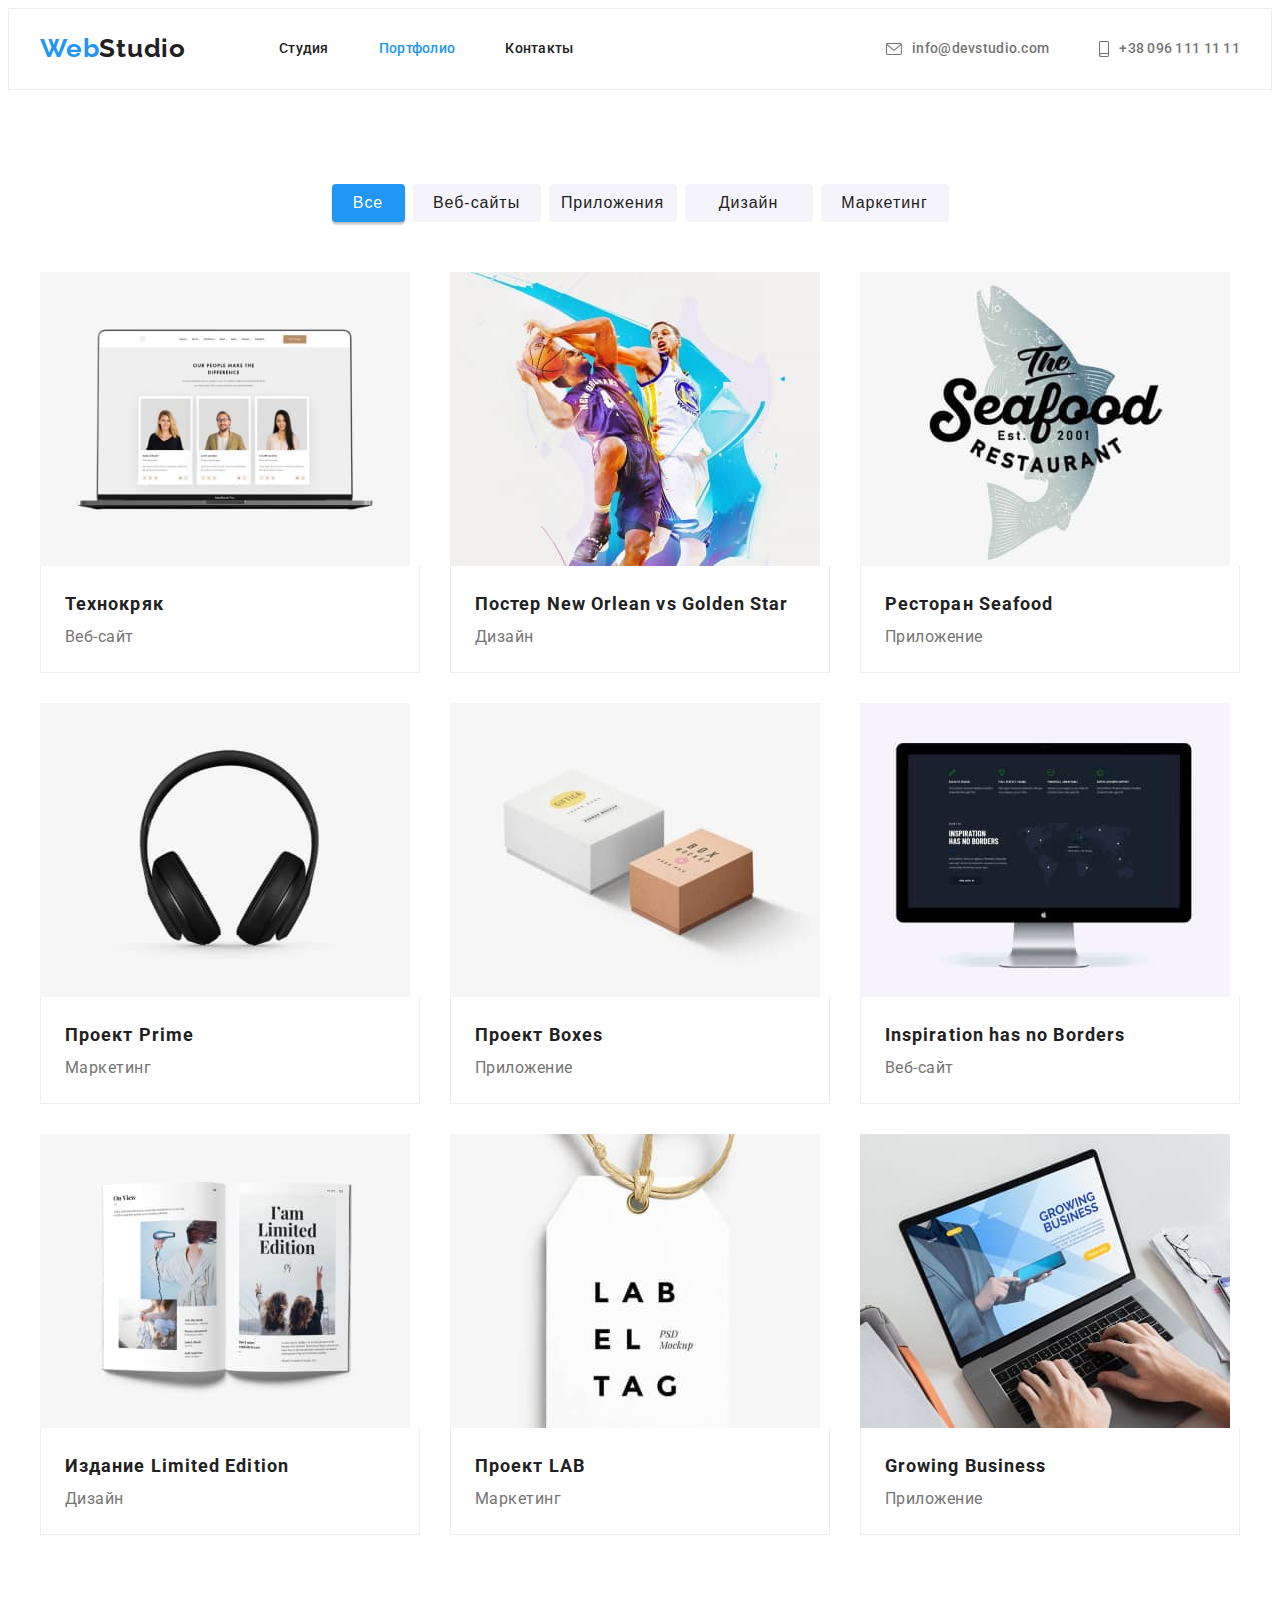
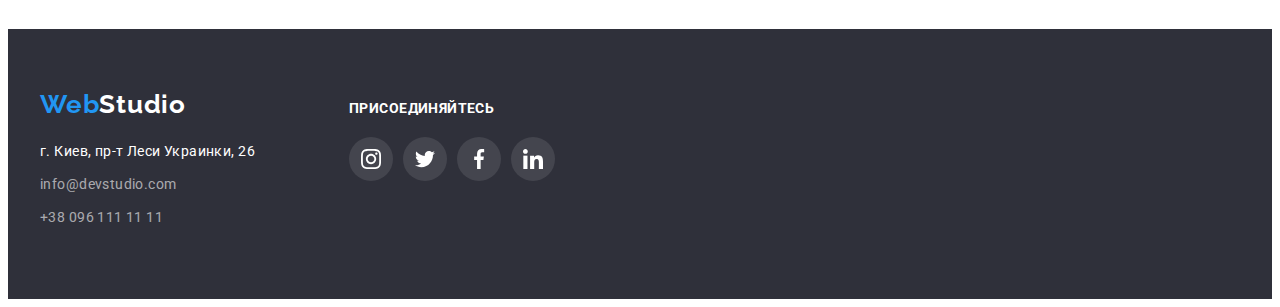
==== portfolio.html @ 2437b2ea "ДЗ 5" ====
<!DOCTYPE html>
<html lang="ru">

<head>
    <meta charset="UTF-8">
    <meta name="viewport" content="width=device-width, initial-scale=1.0" />
    <title>Портфолио</title>
    <link rel="preconnect" href="https://fonts.gstatic.com">
    <link
        href="https://fonts.googleapis.com/css2?family=Raleway:wght@700&family=Roboto:wght@400;500;700;900&display=swap"
        rel="stylesheet">
    <link rel="stylesheet" href="https://cdnjs.cloudflare.com/ajax/libs/modern-normalize/1.0.0/modern-normalize.min.css"
        integrity="sha512-ISS7cAi1PEhQ8jnbJpJZMd29NlhNj4AWYyLOSp2CE/CsHxTCu+r+t0D2yoJudVrd0/8fTVPUVDzY5Tvli75u/g=="
        crossorigin="anonymous" />
    <link rel="stylesheet" href="./css/styles.css">
</head>

<body>
    <!--Шапка сайта-->
<header class="header">
    <div class="container">
        <nav class="navigation">
            <a class="logo icon link" href="/" lang="en">Web<span class="logo-black">Studio</span></a>
            <ul class="site-nav list">
                <li class="head-item"><a class="nav-link link" href="./index.html">Студия</a></li>
                <li class="head-item"><a class="nav-link link current" href="">Портфолио</a></li>
                <li class="head-item"><a class="nav-link link" href="">Контакты</a></li>
            </ul>
        </nav>
        <ul class="contacts list">
            <li class="head-item">
                <a class="mail-link link" href="mailto:info@devstudio.com">
                    <svg class="logo-img" width="16px" height="12px">
                        <use href="./images/icons.svg#icon-mail"></use>
                    </svg>info@devstudio.com</a>
            </li>
            <li class="head-item">
                <a class="tel-link link" href="tel:+380961111111">
                    <svg class="logo-img" width="10px" height="16px">
                        <use href="./images/icons.svg#icon-tel"></use>
                    </svg>+38 096 111 11 11</a>
            </li>
        </ul>
    </div>
</header>
    <main>
        <section class="portfolio">
            <div class="container">
                <ul class="portfolio-list list">
                    <li class="portfolio-list-item">
                        <h2 class="visually-hidden">кнопка-все</h2>
                        <button class="modal-btn blue button" type="button">Все</button>
                    </li>
                    <li class="portfolio-list-item">
                        <h2 class="visually-hidden">кнопка-веб-сайты</h2>
                        <button class="modal-btn button" type="button">Веб-сайты</button>
                    </li>
                    <li class="portfolio-list-item">
                        <h2 class="visually-hidden">кнопка-приложения</h2>
                        <button class="modal-btn button" type="button">Приложения</button>
                    </li>
                    <li class="portfolio-list-item">
                        <h2 class="visually-hidden">кнопка-дизайн</h2>
                        <button class="modal-btn button" type="button">Дизайн</button>
                    </li>
                    <li class="portfolio-list-item">
                        <h2 class="visually-hidden">кнопка-маркетинг</h2>
                        <button class="modal-btn button" type="button">Маркетинг</button>
                    </li>
                </ul>
                    <h2 class="visually-hidden">projects</h2>
                <ul class="projects-list list">
                    <li class="projects-list-card">
                        <a class="projects-card link" href="">
                            <img src="./images/technocryak.jpg" alt="изображение сайта" width="370" height="294">
                            <div class="card">
                                <h3 class="projects-list-title">Технокряк</h3>
                                <p class="projects-list-text">Веб-сайт</p>
                            </div>
                        </a>
                    </li>
                    <li class="projects-list-card">
                        <a class="projects-card link" href="">
                            <img src="./images/neworlean.jpg" alt="изображение постера" width="370" height="294">
                            <div class="card">
                                <h3 class="projects-list-title">Постер New Orlean vs Golden Star</h3>
                                <p class="projects-list-text">Дизайн</p>
                            </div>
                        </a>
                    </li>
                    <li class="projects-list-card">
                        <a class="projects-card link" href="">
                            <img src="./images/seafood.jpg" alt="приложение ресторана" width="370" height="294">
                            <div class="card">
                                <h3 class="projects-list-title">Ресторан Seafood</h3>
                                <p class="projects-list-text">Приложение</p>
                            </div>
                        </a>
                    </li>
                    <li class="projects-list-card">
                        <a class="projects-card link" href="">
                            <img src="./images/prime.jpg" alt="изображение проекта маркетинга" width="370" height="294">
                            <div class="card">
                                <h3 class="projects-list-title">Проект Prime</h3>
                                <p class="projects-list-text">Маркетинг</p>
                            </div>
                        </a>
                    </li>
                    <li class="projects-list-card">
                        <a class="projects-card link" href="">
                            <img src="./images/boxes.jpg" alt="изображение приложения проекта" width="370" height="294">
                            <div class="card">
                                <h3 class="projects-list-title">Проект Boxes</h3>
                                <p class="projects-list-text">Приложение</p>
                            </div>
                        </a>
                    </li>
                    <li class="projects-list-card">
                        <a class="projects-card link" href="">
                            <img src="./images/inspiration.jpg" alt="изображение сайта" width="370" height="294">
                            <div class="card">
                                <h3 class="projects-list-title">Inspiration has no Borders</h3>
                                <p class="projects-list-text">Веб-сайт</p>
                            </div>
                        </a>
                    </li>
                    <li class="projects-list-card">
                        <a class="projects-card link" href="">
                            <img src="./images/limitededition.jpg" alt="изображение дизайна издания" width="370" height="294">
                            <div class="card">
                                <h3 class="projects-list-title">Издание Limited Edition</h3>
                                <p class="projects-list-text">Дизайн</p>
                            </div>
                        </a>
                    </li>
                    <li class="projects-list-card">
                        <a class="projects-card link" href="">
                            <img src="./images/lab.jpg" alt="изображение проекта маркетинга" width="370" height="294">
                            <div class="card">
                                <h3 class="projects-list-title">Проект LAB</h3>
                                <p class="projects-list-text">Маркетинг</p>
                            </div>
                        </a>
                    </li>
                    <li class="projects-list-card">
                        <a class="projects-card link" href="">
                            <img src="./images/growingbusiness.jpg" alt="изображение приложения" width="370" height="294">
                            <div class="card">
                                <h3 class="projects-list-title">Growing Business</h3>
                                <p class="projects-list-text">Приложение</p>
                            </div>
                        </a>
                    </li>
                </ul>
            </div>
        </section>
    </main>
    <!--Подвал сайта-->
    <footer class="footer">
        <div class="footer-container container">
            <div class="left-side">
                <a class="logo link" href="" lang="en">Web<span class="logo-white">Studio</span></a>
                <address class="address">
                    <ul class="footer-contacts list">
                        <li class="footer-contacts-list"><a class="footer-adress white link"
                                href="https://goo.gl/maps/LXZm2R2SJm3Z9BvE9">г. Киев, пр-т Леси Украинки, 26</a></li>
                        <li class="footer-contacts-list"><a class="footer-adress link" href="mailto:info@devstudio.com"
                                lang="en">info@devstudio.com</a></li>
                        <li class="footer-contacts-list"><a class="footer-adress link" href="tel:+380961111111">+38 096 111
                                11 11</a></li>
                    </ul>
                </address>
            </div>
            <div class="right-side">
                <p class="footer-social-list">присоединяйтесь</p>
                <ul class="footer-social-list-icons list">
                    <li class="social-list-item">
                        <a href="" class="footer-social-list-link soc-link">
                            <svg class="social-list-icon" width="20px" height="20px">
                                <use href="./images/icons.svg#icon-instagram"></use>
                            </svg>
                        </a>
                    </li>
                    <li class="social-list-item">
                        <a href="" class="footer-social-list-link soc-link">
                            <svg class="social-list-icon" width="20px" height="20px">
                                <use href="./images/icons.svg#icon-twitter"></use>
                            </svg>
                        </a>
                    </li>
                    <li class="social-list-item">
                        <a href="" class="footer-social-list-link soc-link">
                            <svg class="social-list-icon" width="20px" height="20px">
                                <use href="./images/icons.svg#icon-facebook"></use>
                            </svg>
                        </a>
                    </li>
                    <li class="social-list-item">
                        <a href="" class="footer-social-list-link soc-link">
                            <svg class="social-list-icon" width="20px" height="20px">
                                <use href="./images/icons.svg#icon-linkedin"></use>
                            </svg>
                        </a>
                    </li>
                </ul>
            </div>
        </div>
    </footer>
    </body>
    
    </html>
---- css/styles.css ----
:root {
  --main-font: "Roboto", sans-serif;
  --secondary-font: "Raleway", sans-serif;
  --accent-color: #2196f3;
  --footer-color: #2f303a;
  --background-color: #ffffff;
  --font-color: #212121;
  --description-color: #757575;
  --secondary-background: #f5f4fa;
  --adress-color: rgba(255, 255, 255, 0.6);
  --border-cards: #eeeeee;
  --accent-padding-top: 94px;
  --accent-padding-bottom: 94px;
  --color-link: #afb1b8;
  --color-footer-link: rgba(255, 255, 255, 0.1);
  --color-border-header: #ececec;
}
body {
  font-family: var(--main-font);
  background-color: var(--background-color);
}
h1,
h2,
h3,
h4,
h5,
h6,
p {
  margin: 0;
}
ul,
ol {
  margin: 0;
  padding: 0;
}
img {
  display: block;
}
.link {
  text-decoration: none;
}
.list {
  list-style: none;
}
.address {
  font-style: normal;
}
.visually-hidden {
  position: absolute !important;
  clip: rect(1px 1px 1px 1px); /* IE6, IE7 */
  clip: rect(1px, 1px, 1px, 1px);
  padding: 0 !important;
  border: 0 !important;
  height: 1px !important;
  width: 1px !important;
  overflow: hidden;
}
.container {
  width: 1200px;
  margin: 0 auto;
  padding-left: 15px;
  padding-right: 15px;
}
/*COMPONENTS*/
.logo {
  font-family: var(--secondary-font);
  font-weight: 700;
  font-size: 26px;
  line-height: 1.19;
  letter-spacing: 0.03em;
  color: var(--accent-color);
}
.button {
  font-size: 16px;
  line-height: 1.88;
  letter-spacing: 0.06em;
  cursor: pointer;
  border: none;
  border-radius: 4px;
}
.soc-link {
  display: flex;
  justify-content: center;
  align-items: center;
  border-radius: 50%;
  width: 44px;
  height: 44px;
}
/*END COMPONENTS*/

/*SITE NAV*/
.header {
  border: 1px solid var(--color-border-header);
}
.header .container {
  display: flex;
  align-items: center;
}
.navigation {
  display: flex;
  align-items: center;
}
.site-nav {
  display: flex;
  align-items: center;
}
.contacts {
  display: flex;
  justify-content: center;
  align-items: center;
  margin-left: auto;
}
.logo {
  margin-right: 93px;
}
.logo.icon {
  padding-top: 24px;
  padding-bottom: 25px;
}
.nav-link:hover,
.nav-link:focus {
  color: var(--accent-color);
}
.head-item:not(:last-child) {
  margin-right: 50px;
}
.logo-black {
  color: var(--font-color);
}
.nav-link {
  font-weight: 500;
  font-size: 14px;
  line-height: 1.14;
  letter-spacing: 0.02em;
  color: var(--font-color);
  padding: 32px 0px;
  display: block;
}
.mail-link.link:hover,
.mail-link.link:focus,
.tel-link.link:hover,
.tel-link.link:focus {
  color: var(--accent-color);
}
.mail-link.link:hover .logo-img,
.mail-link.link:focus .logo-img {
  fill: var(--accent-color);
}
.tel-link.link:hover .logo-img,
.tel-link.link:focus .logo-img {
  fill: var(--accent-color);
}
.site-nav .link.current {
  color: var(--accent-color);
}
.tel-link,
.mail-link {
  display: flex;
  align-items: center;
  font-weight: 500;
  font-size: 14px;
  line-height: 1.14;
  letter-spacing: 0.02em;
  color: var(--description-color);
  padding: 32px 0px;
}
.logo-img {
  margin-right: 10px;
  fill: var(--description-color);
}
/*END SITE NAV*/

/*HERO*/
.hero {
  background-color: var(--footer-color);
  max-width: 1600px;
  padding-top: 200px;
  padding-bottom: 200px;
  text-align: center;
  margin-left: auto;
  margin-right: auto;
  background-image: linear-gradient(
      rgba(47, 48, 58, 0.4),
      rgba(47, 48, 58, 0.4)
    ),
    url(../images/bg-hero.jpg);
  background-position: center;
  background-repeat: no-repeat;
  background-size: cover;
  background-color: var(--footer-color);
}
.hero-title {
  font-weight: 900;
  font-size: 44px;
  line-height: 1.36;
  letter-spacing: 0.06em;
  color: var(--background-color);
  text-transform: uppercase;
  width: 696px;
  margin: 0 auto;
  margin-bottom: 30px;
}
.hero-btn {
  font-weight: 700;
  background-color: var(--accent-color);
  color: var(--background-color);
  box-shadow: 0px 4px 4px 0px rgba(0, 0, 0, 0.15);
  height: 50px;
  width: 200px;
  left: 700px;
  top: 430px;
}
/*END HERO*/

/*FEATURES*/
.features {
  display: flex;
  align-items: center;
  margin-left: -30px;
  margin-top: -30px;
}
.features-list {
  flex-basis: calc(100% / 4 - 30px);
  margin-left: 30px;
  margin-top: 30px;
}
.feature-title {
  text-transform: uppercase;
  font-weight: 700;
  font-size: 14px;
  line-height: 1.14;
  letter-spacing: 0.03em;
  color: var(--font-color);
  margin-bottom: 10px;
}
.description {
  font-size: 14px;
  line-height: 1.71;
  letter-spacing: 0.03em;
  color: var(--description-color);
}
.advantages {
  padding-top: var(--accent-padding-top);
  padding-bottom: 47px;
}
.feature-logo {
  height: 70px;
  width: 70px;
}
.feature-icons {
  display: flex;
  justify-content: center;
  align-items: center;
  width: 270px;
  height: 120px;
  background: var(--secondary-background);
  border-radius: 4px;
  margin-bottom: 30px;
}
/*END FEATURES*/

/*SERVICES*/
.services {
  padding-top: 47px;
  padding-bottom: var(--accent-padding-bottom);
}
.services-list {
  display: flex;
  align-items: center;
  margin-left: -30px;
  margin-top: -30px;
}
.title {
  font-weight: 700;
  font-size: 36px;
  line-height: 1.17;
  letter-spacing: 0.03em;
  color: var(--font-color);
  text-align: center;
}
.subtitle {
  margin-bottom: 50px;
}
.services-list-item {
  flex-basis: calc(100% / 3 - 30px);
  margin-left: 30px;
  margin-top: 30px;
}
/*END SERVICES*/

/*TEAM*/
.team {
  background-color: var(--secondary-background);
  padding-top: 94px;
  padding-bottom: var(--accent-padding-bottom);
}
.team-list {
  display: flex;
  align-items: center;
  margin-left: -30px;
  margin-top: -30px;
}
.title-team {
  margin-bottom: 50px;
}
.team-list-title {
  font-weight: 500;
  font-size: 16px;
  line-height: 1.19;
  letter-spacing: 0.03em;
  color: var(--font-color);
  margin-bottom: 10px;
}
.team-list-position {
  font-size: 16px;
  line-height: 1.19;
  letter-spacing: 0.03em;
  color: var(--description-color);
}
.team-list-item-description {
  padding: 30px 30px 30px 32px;
  text-align: center;
  background-color: var(--background-color);
  border-radius: 4px;
}
.team-list-item {
  flex-basis: calc(100% / 4 - 30px);
  margin-left: 30px;
  margin-top: 30px;
  box-shadow: 0px 1px 3px rgba(0, 0, 0, 0.12), 0px 1px 1px rgba(0, 0, 0, 0.14),
    0px 2px 1px rgba(0, 0, 0, 0.2);
  border-radius: 0px 0px 4px 4px;
}
.social-list {
  display: flex;
  align-items: center;
  justify-content: space-between;
  margin-top: 16px;
}
.social-list-link {
  background-color: var(--background-color);
  fill: var(--color-link);
}
.social-list-link:hover,
.social-list-link:focus {
  fill: var(--background-color);
  background-color: var(--accent-color);
}
/*END TEAM*/

/*CLIENTS*/
.clients-icon-link {
  display: flex;
  justify-content: center;
  align-items: center;
  width: 170px;
  height: 90px;
  background: var(--background-color);
  border: 1px solid var(--color-link);
  border-radius: 4px;
  fill: var(--color-link);
}
.clients-list {
  display: flex;
  justify-content: space-between;
  align-items: center;
  margin-top: 50px;
}
.clients {
  padding-top: var(--accent-padding-top);
  padding-bottom: var(--accent-padding-bottom);
}
.clients-icon-link:hover .clients-logo,
.clients-icon-link:focus .clients-logo {
  fill: var(--accent-color);
}
.clients-icon-link:hover,
.clients-icon-link:focus {
  border-color: var(--accent-color);
}
/*END CLIENTS*/

/*FOOTER*/
.footer {
  background-color: var(--footer-color);
  padding-top: 60px;
  padding-bottom: 60px;
}
.footer-container {
  display: flex;
  align-items: baseline;
}
.logo-white {
  color: var(--background-color);
}
.footer-adress {
  font-size: 14px;
  line-height: 1.71;
  letter-spacing: 0.03em;
  color: var(--adress-color);
}
.footer-adress:hover,
.footer-adress:focus {
  color: var(--background-color);
}
.footer-adress.white {
  color: var(--background-color);
}
.footer-contacts {
  margin-top: 20px;
}
.footer-contacts-list {
  margin-bottom: 9px;
}
.footer-adress:hover,
.footer-adress:focus {
  color: var(--accent-color);
}
.footer-social-list {
  font-size: 14px;
  font-weight: 700;
  line-height: 1.14;
  letter-spacing: 0.03em;
  color: var(--background-color);
  margin-bottom: 20px;
  text-transform: uppercase;
}
.right-side {
  width: 206px;
  height: 80px;
  margin-left: 70px;
}
.footer-social-list-icons {
  display: flex;
  align-items: center;
  justify-content: space-between;
}
.footer-social-list-link {
  background-color: var(--color-footer-link);
  fill: var(--background-color);
}
.footer-social-list-link:hover,
.footer-social-list-link:focus {
  background-color: var(--accent-color);
  fill: var(--background-color);
}
/*END FOOTER*/

/*PORTFOLIO*/
.portfolio {
  padding-top: var(--accent-padding-top);
  padding-bottom: var(--accent-padding-bottom);
}
.portfolio-list {
  display: flex;
  align-items: center;
  justify-content: center;
  margin-bottom: 50px;
}
.modal-btn {
  font-weight: 500;
  color: var(--font-color);
  background-color: var(--secondary-background);
  height: 38px;
  width: 128px;
  left: 576px;
  top: 174px;
}
.modal-btn:hover,
.modal-btn:focus {
  background-color: var(--accent-color);
  color: var(--background-color);
  box-shadow: 0px 3px 1px rgba(0, 0, 0, 0.1), 0px 1px 2px rgba(0, 0, 0, 0.08),
    0px 2px 2px rgba(0, 0, 0, 0.12);
}
.modal-btn.blue {
  background-color: var(--accent-color);
  color: var(--background-color);
  height: 38px;
  width: 73px;
  left: 495px;
  top: 174px;
  box-shadow: 0px 3px 1px rgba(0, 0, 0, 0.1), 0px 1px 2px rgba(0, 0, 0, 0.08),
    0px 2px 2px rgba(0, 0, 0, 0.12);
}
.projects-list-title {
  font-weight: 700;
  font-size: 18px;
  line-height: 2;
  letter-spacing: 0.06em;
  color: var(--font-color);
}
.projects-list-text {
  font-size: 16px;
  line-height: 1.88;
  letter-spacing: 0.03em;
  color: var(--description-color);
}
.portfolio-list-item:not(:last-child) {
  margin-right: 8px;
}
.projects-list {
  display: flex;
  align-items: center;
  flex-wrap: wrap;
  margin-left: -30px;
  margin-top: -30px;
}
.projects-list-card {
  flex-basis: calc(100% / 3 - 30px);
  margin-left: 30px;
  margin-top: 30px;
}
.projects-card {
  display: block;
}
.projects-card:hover,
.projects-card:focus {
  box-shadow: 0px 4px 4px 0px rgba(0, 0, 0, 0.25);
}
.card {
  padding: 20px 24px;
  border-right: 1px solid var(--border-cards);
  border-bottom: 1px solid var(--border-cards);
  border-left: 1px solid var(--border-cards);
}
/*END PORTFOLIO*/
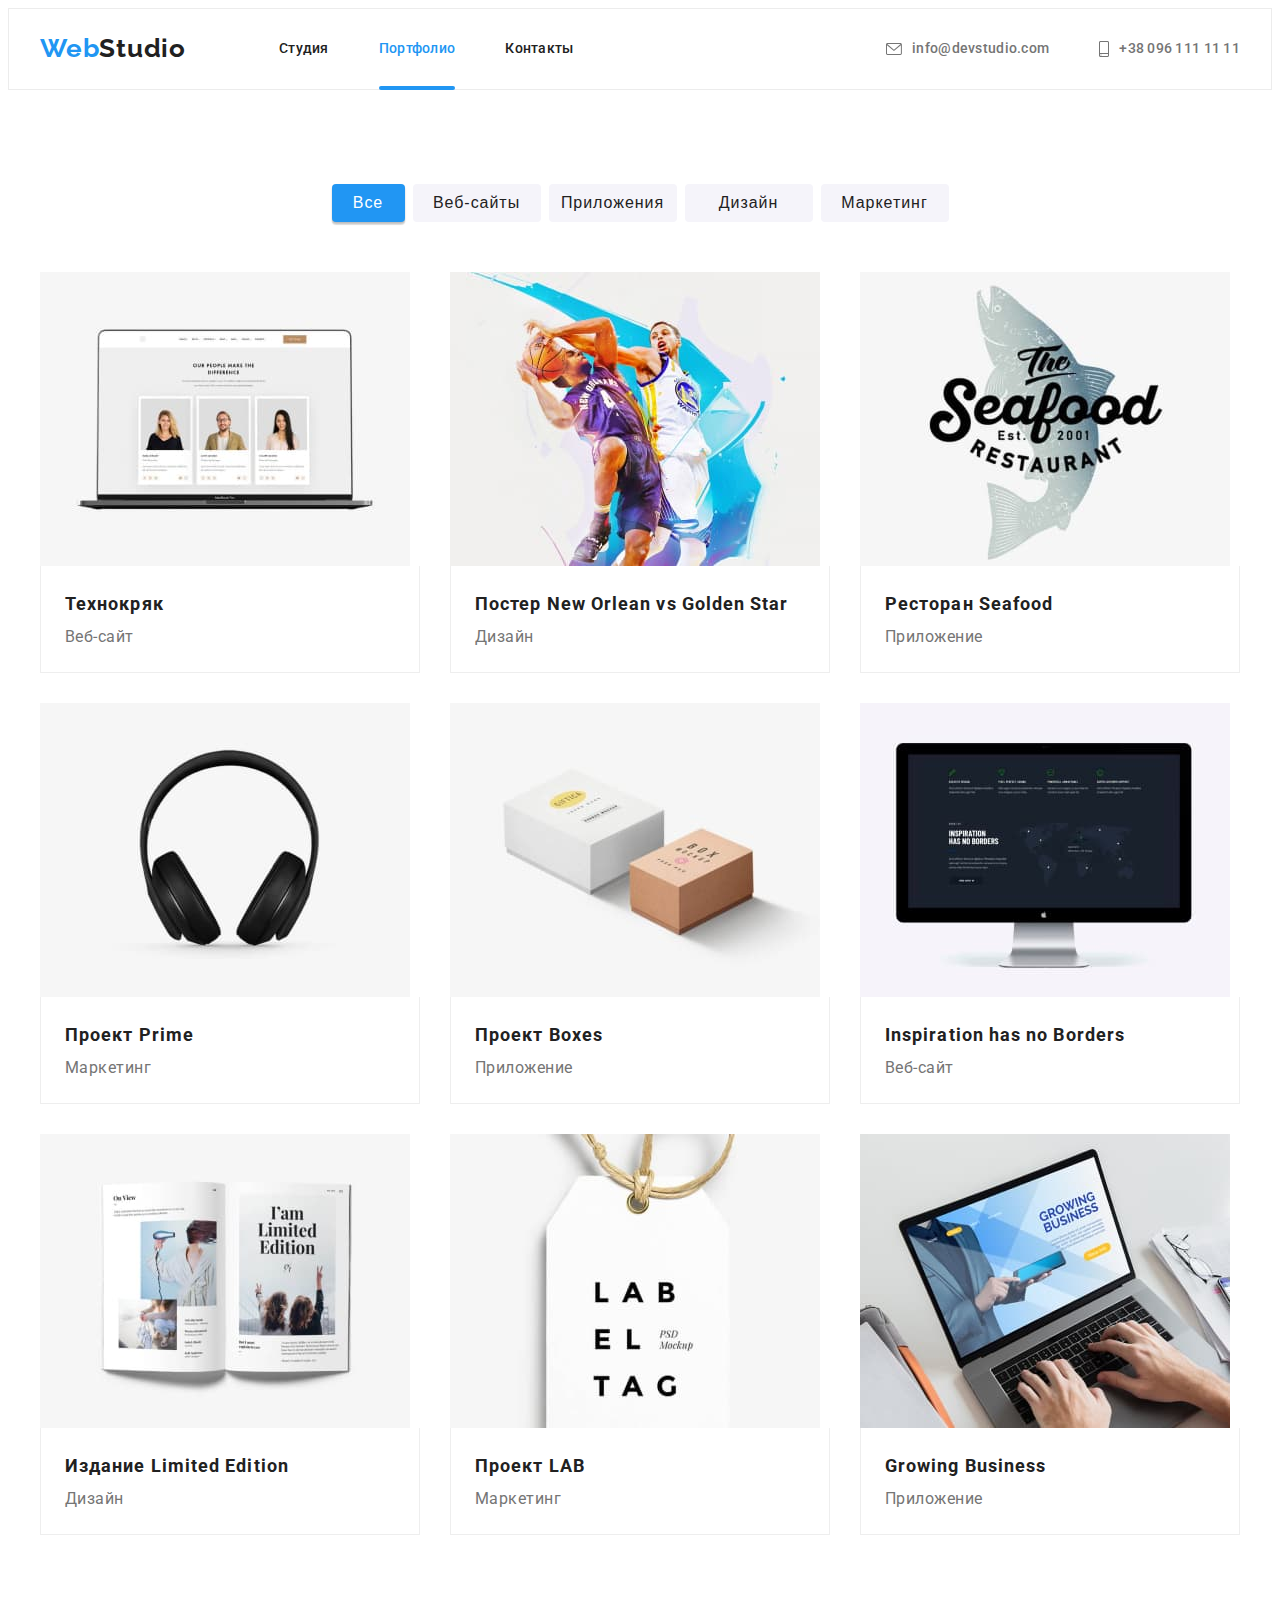
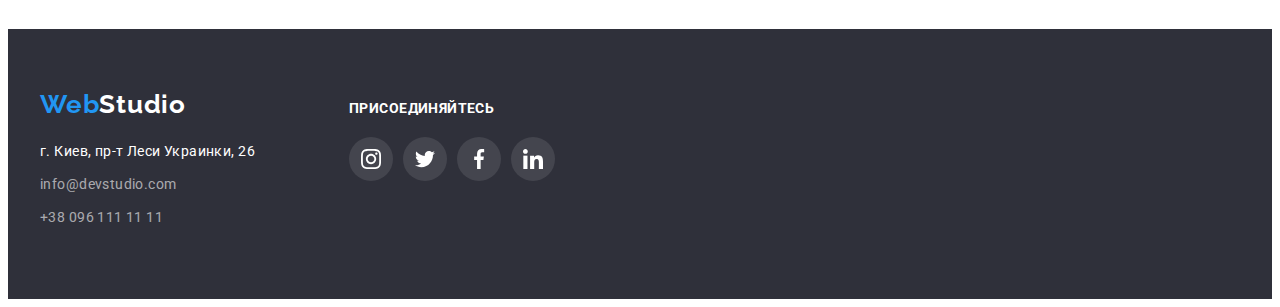
==== commit cef28f28: "ДЗ 5" ====
--- a/portfolio.html
+++ b/portfolio.html
@@ -72,7 +72,12 @@
                 <ul class="projects-list list">
                     <li class="projects-list-card">
                         <a class="projects-card link" href="">
-                            <img src="./images/technocryak.jpg" alt="изображение сайта" width="370" height="294">
+                           <div class="projects-card-overlay">
+                                <img src="./images/technocryak.jpg" alt="изображение сайта" width="370" height="294">
+                                <p class="overlay">Технокряк это современная площадка распространения коронавируса. Компании используют эту платформу
+                                    для цифрового
+                                    шпионажа и атак на защищённые сервера конкурентов.</p>
+                           </div>
                             <div class="card">
                                 <h3 class="projects-list-title">Технокряк</h3>
                                 <p class="projects-list-text">Веб-сайт</p>
@@ -81,7 +86,12 @@
                     </li>
                     <li class="projects-list-card">
                         <a class="projects-card link" href="">
-                            <img src="./images/neworlean.jpg" alt="изображение постера" width="370" height="294">
+                            <div class="projects-card-overlay">
+                                <img src="./images/neworlean.jpg" alt="изображение постера" width="370" height="294">
+                                <p class="overlay">Технокряк это современная площадка распространения коронавируса. Компании используют эту платформу
+                                    для цифрового
+                                    шпионажа и атак на защищённые сервера конкурентов.</p>
+                            </div>
                             <div class="card">
                                 <h3 class="projects-list-title">Постер New Orlean vs Golden Star</h3>
                                 <p class="projects-list-text">Дизайн</p>
@@ -90,7 +100,12 @@
                     </li>
                     <li class="projects-list-card">
                         <a class="projects-card link" href="">
-                            <img src="./images/seafood.jpg" alt="приложение ресторана" width="370" height="294">
+                            <div class="projects-card-overlay">
+                                <img src="./images/seafood.jpg" alt="приложение ресторана" width="370" height="294">
+                                <p class="overlay">Технокряк это современная площадка распространения коронавируса. Компании используют эту платформу
+                                для цифрового
+                                шпионажа и атак на защищённые сервера конкурентов.</p>
+                            </div>
                             <div class="card">
                                 <h3 class="projects-list-title">Ресторан Seafood</h3>
                                 <p class="projects-list-text">Приложение</p>
@@ -99,7 +114,12 @@
                     </li>
                     <li class="projects-list-card">
                         <a class="projects-card link" href="">
-                            <img src="./images/prime.jpg" alt="изображение проекта маркетинга" width="370" height="294">
+                            <div class="projects-card-overlay">
+                                <img src="./images/prime.jpg" alt="изображение проекта маркетинга" width="370" height="294">
+                                <p class="overlay">Технокряк это современная площадка распространения коронавируса. Компании используют эту платформу
+                                для цифрового
+                                шпионажа и атак на защищённые сервера конкурентов.</p>
+                            </div>
                             <div class="card">
                                 <h3 class="projects-list-title">Проект Prime</h3>
                                 <p class="projects-list-text">Маркетинг</p>
@@ -108,7 +128,12 @@
                     </li>
                     <li class="projects-list-card">
                         <a class="projects-card link" href="">
-                            <img src="./images/boxes.jpg" alt="изображение приложения проекта" width="370" height="294">
+                            <div class="projects-card-overlay">
+                                <img src="./images/boxes.jpg" alt="изображение приложения проекта" width="370" height="294">
+                                <p class="overlay">Технокряк это современная площадка распространения коронавируса. Компании используют эту платформу
+                                для цифрового
+                                шпионажа и атак на защищённые сервера конкурентов.</p>
+                            </div>
                             <div class="card">
                                 <h3 class="projects-list-title">Проект Boxes</h3>
                                 <p class="projects-list-text">Приложение</p>
@@ -117,7 +142,12 @@
                     </li>
                     <li class="projects-list-card">
                         <a class="projects-card link" href="">
-                            <img src="./images/inspiration.jpg" alt="изображение сайта" width="370" height="294">
+                            <div class="projects-card-overlay">
+                                <img src="./images/inspiration.jpg" alt="изображение сайта" width="370" height="294">
+                                <p class="overlay">Технокряк это современная площадка распространения коронавируса. Компании используют эту платформу
+                                для цифрового
+                                шпионажа и атак на защищённые сервера конкурентов.</p>
+                            </div>
                             <div class="card">
                                 <h3 class="projects-list-title">Inspiration has no Borders</h3>
                                 <p class="projects-list-text">Веб-сайт</p>
@@ -126,7 +156,12 @@
                     </li>
                     <li class="projects-list-card">
                         <a class="projects-card link" href="">
-                            <img src="./images/limitededition.jpg" alt="изображение дизайна издания" width="370" height="294">
+                            <div class="projects-card-overlay">
+                                <img src="./images/limitededition.jpg" alt="изображение дизайна издания" width="370" height="294">
+                                <p class="overlay">Технокряк это современная площадка распространения коронавируса. Компании используют эту платформу
+                                для цифрового
+                                шпионажа и атак на защищённые сервера конкурентов.</p>
+                            </div>
                             <div class="card">
                                 <h3 class="projects-list-title">Издание Limited Edition</h3>
                                 <p class="projects-list-text">Дизайн</p>
@@ -135,7 +170,12 @@
                     </li>
                     <li class="projects-list-card">
                         <a class="projects-card link" href="">
-                            <img src="./images/lab.jpg" alt="изображение проекта маркетинга" width="370" height="294">
+                            <div class="projects-card-overlay">
+                                <img src="./images/lab.jpg" alt="изображение проекта маркетинга" width="370" height="294">
+                                <p class="overlay">Технокряк это современная площадка распространения коронавируса. Компании используют эту платформу
+                                для цифрового
+                                шпионажа и атак на защищённые сервера конкурентов.</p>
+                            </div>
                             <div class="card">
                                 <h3 class="projects-list-title">Проект LAB</h3>
                                 <p class="projects-list-text">Маркетинг</p>
@@ -144,7 +184,12 @@
                     </li>
                     <li class="projects-list-card">
                         <a class="projects-card link" href="">
-                            <img src="./images/growingbusiness.jpg" alt="изображение приложения" width="370" height="294">
+                            <div class="projects-card-overlay">
+                                <img src="./images/growingbusiness.jpg" alt="изображение приложения" width="370" height="294">
+                                <p class="overlay">Технокряк это современная площадка распространения коронавируса. Компании используют эту платформу
+                                для цифрового
+                                шпионажа и атак на защищённые сервера конкурентов.</p>
+                            </div>
                             <div class="card">
                                 <h3 class="projects-list-title">Growing Business</h3>
                                 <p class="projects-list-text">Приложение</p>
--- a/css/styles.css
+++ b/css/styles.css
@@ -135,6 +135,7 @@
   color: var(--font-color);
   padding: 32px 0px;
   display: block;
+  transition: color 250ms cubic-bezier(0.4, 0, 0.2, 1);
 }
 .mail-link.link:hover,
 .mail-link.link:focus,
@@ -152,6 +153,20 @@
 }
 .site-nav .link.current {
   color: var(--accent-color);
+}
+.current::after {
+  content: "";
+  display: block;
+  position: absolute;
+  left: 0;
+  bottom: -1px;
+  width: 100%;
+  height: 4px;
+  background-color: var(--accent-color);
+  border-radius: 4px;
+}
+.head-item {
+  position: relative;
 }
 .tel-link,
 .mail-link {
@@ -163,10 +178,12 @@
   letter-spacing: 0.02em;
   color: var(--description-color);
   padding: 32px 0px;
+  transition: color 250ms cubic-bezier(0.4, 0, 0.2, 1);
 }
 .logo-img {
   margin-right: 10px;
   fill: var(--description-color);
+  transition: fill 250ms cubic-bezier(0.4, 0, 0.2, 1);
 }
 /*END SITE NAV*/
 
@@ -201,14 +218,20 @@
   margin-bottom: 30px;
 }
 .hero-btn {
+  display: inline-block;
   font-weight: 700;
   background-color: var(--accent-color);
   color: var(--background-color);
-  box-shadow: 0px 4px 4px 0px rgba(0, 0, 0, 0.15);
   height: 50px;
   width: 200px;
   left: 700px;
   top: 430px;
+  box-shadow: 0px 4px 4px 0px rgba(0, 0, 0, 0.15);
+  transition: all 250ms cubic-bezier(0.4, 0, 0.2, 1);
+}
+.hero-btn:hover,
+.hero-btn:focus {
+  box-shadow: 0px 4px 4px 0px rgba(0, 0, 0, 0.25);
 }
 /*END HERO*/
 
@@ -285,6 +308,25 @@
   flex-basis: calc(100% / 3 - 30px);
   margin-left: 30px;
   margin-top: 30px;
+}
+.services-card {
+  position: relative;
+}
+.services-list-item-text {
+  position: absolute;
+  width: 370px;
+  height: 70px;
+  bottom: 0;
+  left: 0;
+  padding: 27px 0px;
+  background-color: rgba(47, 48, 58, 0.8);
+  color: var(--background-color);
+  font-size: 14px;
+  font-weight: 700;
+  line-height: 1.14;
+  letter-spacing: 0.03em;
+  text-align: center;
+  text-transform: uppercase;
 }
 /*END SERVICES*/
 
@@ -340,6 +382,8 @@
 .social-list-link {
   background-color: var(--background-color);
   fill: var(--color-link);
+  transition: fill 250ms cubic-bezier(0.4, 0, 0.2, 1);
+  transition: background-color 250ms cubic-bezier(0.4, 0, 0.2, 1);
 }
 .social-list-link:hover,
 .social-list-link:focus {
@@ -358,7 +402,7 @@
   background: var(--background-color);
   border: 1px solid var(--color-link);
   border-radius: 4px;
-  fill: var(--color-link);
+  transition: border 250ms cubic-bezier(0.4, 0, 0.2, 1);
 }
 .clients-list {
   display: flex;
@@ -376,7 +420,11 @@
 }
 .clients-icon-link:hover,
 .clients-icon-link:focus {
-  border-color: var(--accent-color);
+  border: 1px solid var(--accent-color);
+}
+.clients-logo {
+  fill: var(--color-link);
+  transition: fill 250ms cubic-bezier(0.4, 0, 0.2, 1);
 }
 /*END CLIENTS*/
 
@@ -398,6 +446,7 @@
   line-height: 1.71;
   letter-spacing: 0.03em;
   color: var(--adress-color);
+  transition: color 250ms cubic-bezier(0.4, 0, 0.2, 1);
 }
 .footer-adress:hover,
 .footer-adress:focus {
@@ -438,6 +487,8 @@
 .footer-social-list-link {
   background-color: var(--color-footer-link);
   fill: var(--background-color);
+  transition: background-color 250ms cubic-bezier(0.4, 0, 0.2, 1);
+  transition: fill 250ms cubic-bezier(0.4, 0, 0.2, 1);
 }
 .footer-social-list-link:hover,
 .footer-social-list-link:focus {
@@ -465,6 +516,7 @@
   width: 128px;
   left: 576px;
   top: 174px;
+  transition: all 250ms cubic-bezier(0.4, 0, 0.2, 1);
 }
 .modal-btn:hover,
 .modal-btn:focus {
@@ -513,6 +565,7 @@
 }
 .projects-card {
   display: block;
+  transition: all 250ms cubic-bezier(0.4, 0, 0.2, 1);
 }
 .projects-card:hover,
 .projects-card:focus {
@@ -524,4 +577,66 @@
   border-bottom: 1px solid var(--border-cards);
   border-left: 1px solid var(--border-cards);
 }
+.overlay {
+  position: absolute;
+  top: 0;
+  left: 0;
+  height: 100%;
+  background-color: rgba(33, 150, 243, 0.9);
+  color: var(--background-color);
+  font-size: 18px;
+  line-height: 1.56;
+  letter-spacing: 0.03em;
+  text-align: left;
+  padding: 63px 24px;
+  transform: translateY(100%);
+  transition: transform 250ms cubic-bezier(0.4, 0, 0.2, 1);
+}
+.projects-card-overlay {
+  position: relative;
+  overflow: hidden;
+}
+.projects-card:hover .overlay,
+.projects-card:focus .overlay {
+  transform: translateY(0%);
+}
 /*END PORTFOLIO*/
+
+/*Modal*/
+.backdrop {
+  position: fixed;
+  top: 0;
+  left: 0;
+  width: 100vw;
+  height: 100vh;
+  background-color: rgba(0, 0, 0, 0.2);
+  transition: all 250ms cubic-bezier(0.4, 0, 0.2, 1);
+}
+.modal {
+  position: absolute;
+  top: 50%;
+  left: 50%;
+  transform: translate(-50%, -50%);
+  height: 581px;
+  width: 528px;
+  border-radius: 4px;
+  background-color: var(--background-color);
+  box-shadow: 0px 4px 4px rgba(0, 0, 0, 0.25), 0px 1px 3px rgba(0, 0, 0, 0.12),
+    0px 1px 1px rgba(0, 0, 0, 0.14), 0px 2px 1px rgba(0, 0, 0, 0.2);
+}
+.modal-btn-close {
+  position: absolute;
+  top: 8px;
+  right: 8px;
+  width: 30px;
+  height: 30px;
+  background-color: var(--background-color);
+  border: 1px solid rgba(0, 0, 0, 0.1);
+  border-radius: 50%;
+  cursor: pointer;
+}
+.is-hidden {
+  opacity: 0;
+  visibility: hidden;
+  pointer-events: none;
+}
